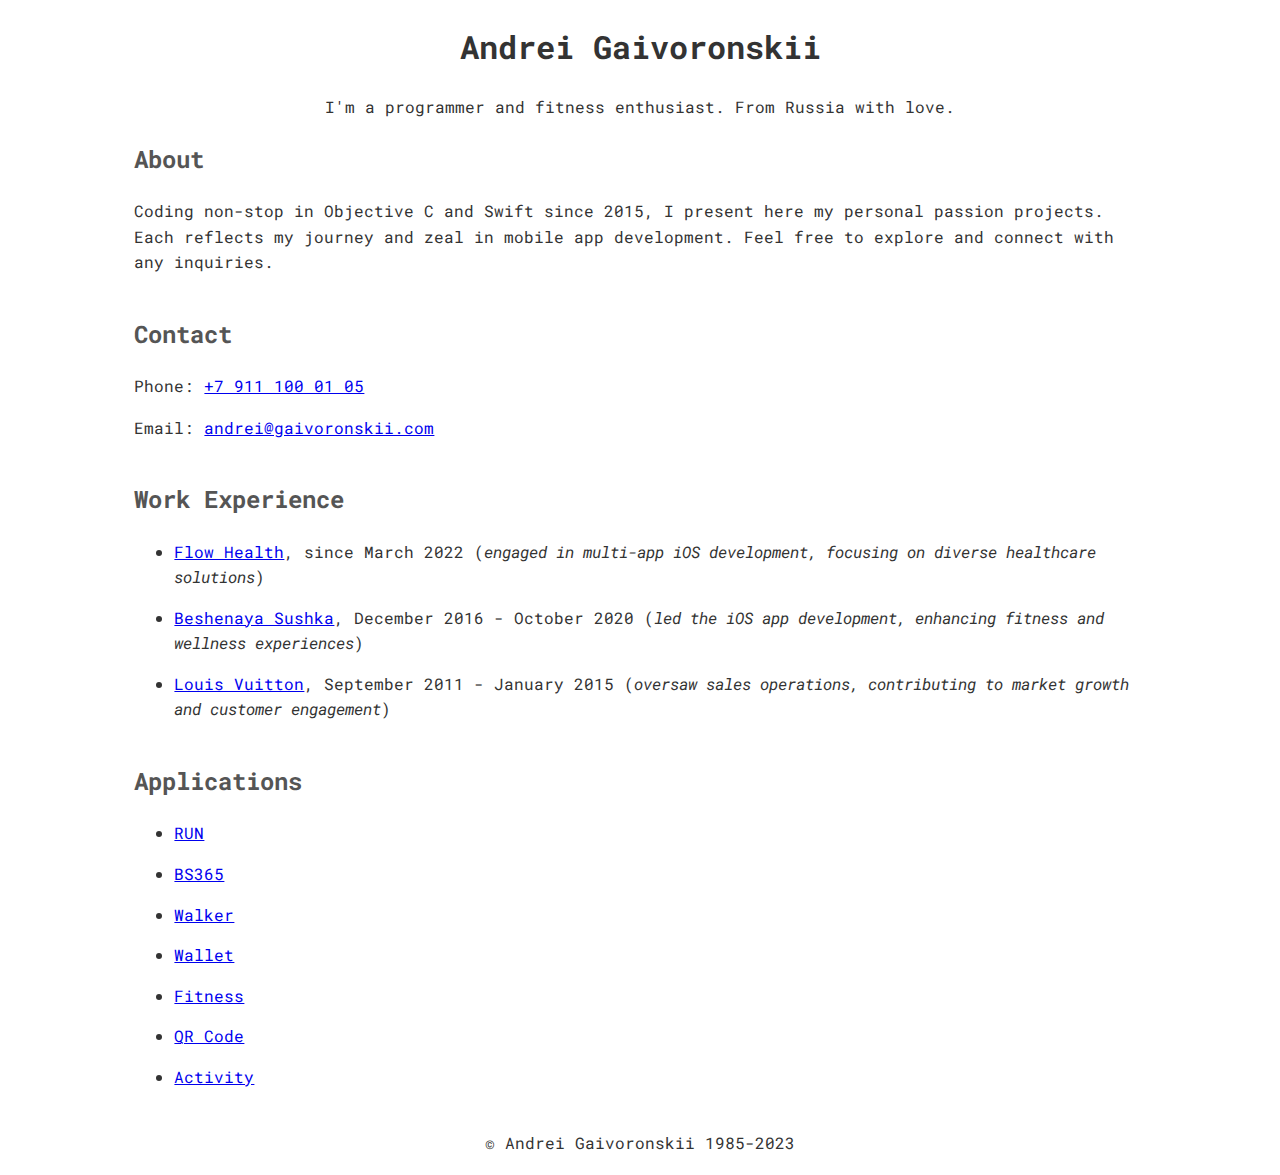
==== index.html @ fe00bdc4 "Update index.html" ====
<!DOCTYPE html>
<html lang="en">
<head>
    <meta charset="UTF-8">
    <meta name="viewport" content="width=device-width, initial-scale=1.0">
    <title>Andrei Gaivoronskii</title>
    <link rel="icon" type="image/png" href="/favicon.png">
    <link href="https://fonts.googleapis.com/css2?family=Roboto+Mono:wght@400;700&display=swap" rel="stylesheet">
    <style>
        body {
            font-family: 'Roboto Mono', monospace;
            line-height: 1.6;
            color: #333;
            background-color: #fff;
        }
        .container {
            width: 80%;
            margin: 0 auto;
        }
        header, footer {
            text-align: center;
            margin: 20px 0;
        }
        .about, .contact, .experience, .apps {
            margin-bottom: 40px;
        }
        h2 {
            color: #555;
        }
        ul li {
            margin-bottom: 15px;
        }

        @media (prefers-color-scheme: dark) {
            body {
                color: #ccc;
                background-color: #222;
            }
            h2 {
                color: #ddd;
            }
            a {
                color: #5599ff;
            }
        }
    </style>
</head>
<body>
    <div class="container">
        <header>
            <h1>Andrei Gaivoronskii</h1>
            <p>I'm a programmer and fitness enthusiast. From Russia with love.</p>
        </header>

        <div class="about">
            <h2>About</h2>
            <p>Coding non-stop in Objective C and Swift since 2015, I present here my personal passion projects. Each reflects my journey and zeal in mobile app development. Feel free to explore and connect with any inquiries.</p>
        </div>

        <div class="contact">
            <h2>Contact</h2>
            <p>Phone: <a href="tel:+79111000105">+7 911 100 01 05</a></p>
            <p>Email: <a href="mailto:andrei@gaivoronskii.com">andrei@gaivoronskii.com</a></p>
        </div>

        <div class="experience">
            <h2>Work Experience</h2>
            <ul>
                <li><a href="https://flowhealth.com">Flow Health</a>, since March 2022 (<i>engaged in multi-app iOS development, focusing on diverse healthcare solutions</i>)</li>
                <li><a href="https://beshenayasushka.ru">Beshenaya Sushka</a>, December 2016 - October 2020 (<i>led the iOS app development, enhancing fitness and wellness experiences</i>)</li>
                <li><a href="https://louisvuitton.com">Louis Vuitton</a>, September 2011 - January 2015 (<i>oversaw sales operations, contributing to market growth and customer engagement</i>)</li>
            </ul>
        </div>

        <div class="apps">
            <h2>Applications</h2>
            <ul>
                <li><a href="https://apps.apple.com/app/id1535400615">RUN</a></li>
                <li><a href="https://apps.apple.com/app/id1381169094">BS365</a></li>
                <li><a href="https://apps.apple.com/app/id1455639400">Walker</a></li>
                <li><a href="https://apps.apple.com/app/id1038175626">Wallet</a></li>
                <li><a href="https://apps.apple.com/app/id1097500008">Fitness</a></li>
                <li><a href="https://apps.apple.com/app/id1604886331">QR Code</a></li>
                <li><a href="https://apps.apple.com/app/id1427590589">Activity</a></li>
            </ul>
        </div>

        <footer>
            <p>© Andrei Gaivoronskii 1985-2023</p>
        </footer>
    </div>
</body>
</html>
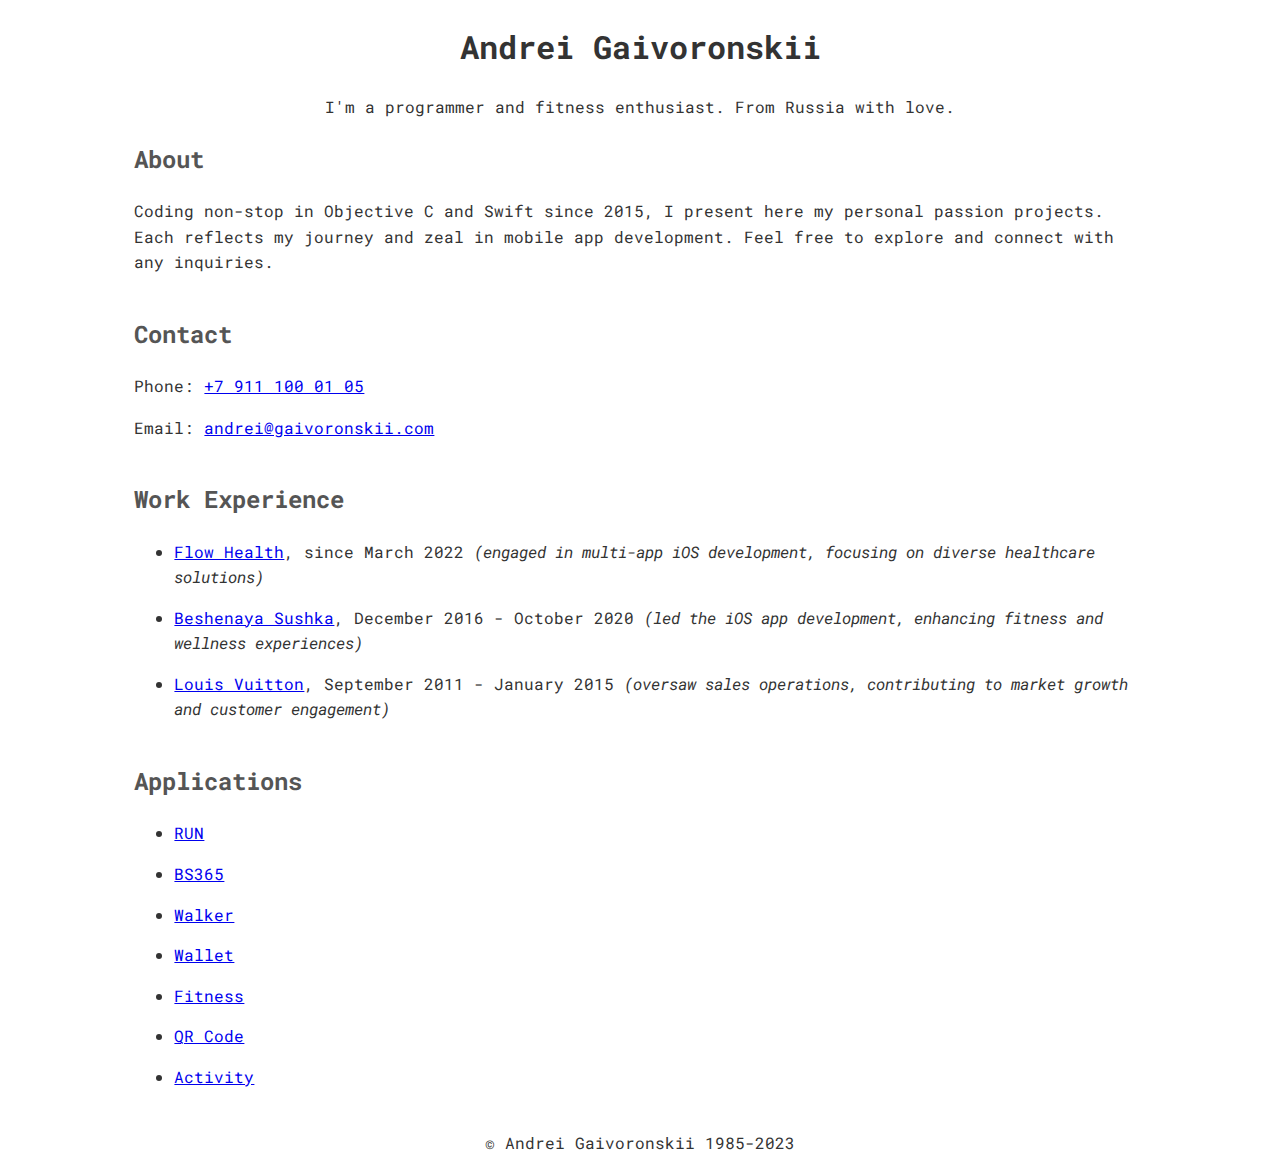
==== commit 387565bd: "Update index.html" ====
--- a/index.html
+++ b/index.html
@@ -66,9 +66,9 @@
         <div class="experience">
             <h2>Work Experience</h2>
             <ul>
-                <li><a href="https://flowhealth.com">Flow Health</a>, since March 2022 (<i>engaged in multi-app iOS development, focusing on diverse healthcare solutions</i>)</li>
-                <li><a href="https://beshenayasushka.ru">Beshenaya Sushka</a>, December 2016 - October 2020 (<i>led the iOS app development, enhancing fitness and wellness experiences</i>)</li>
-                <li><a href="https://louisvuitton.com">Louis Vuitton</a>, September 2011 - January 2015 (<i>oversaw sales operations, contributing to market growth and customer engagement</i>)</li>
+                <li><a href="https://flowhealth.com">Flow Health</a>, since March 2022 <i>(engaged in multi-app iOS development, focusing on diverse healthcare solutions)</i></li>
+                <li><a href="https://beshenayasushka.ru">Beshenaya Sushka</a>, December 2016 - October 2020 <i>(led the iOS app development, enhancing fitness and wellness experiences)</i></li>
+                <li><a href="https://louisvuitton.com">Louis Vuitton</a>, September 2011 - January 2015 <i>(oversaw sales operations, contributing to market growth and customer engagement)</i></li>
             </ul>
         </div>
 
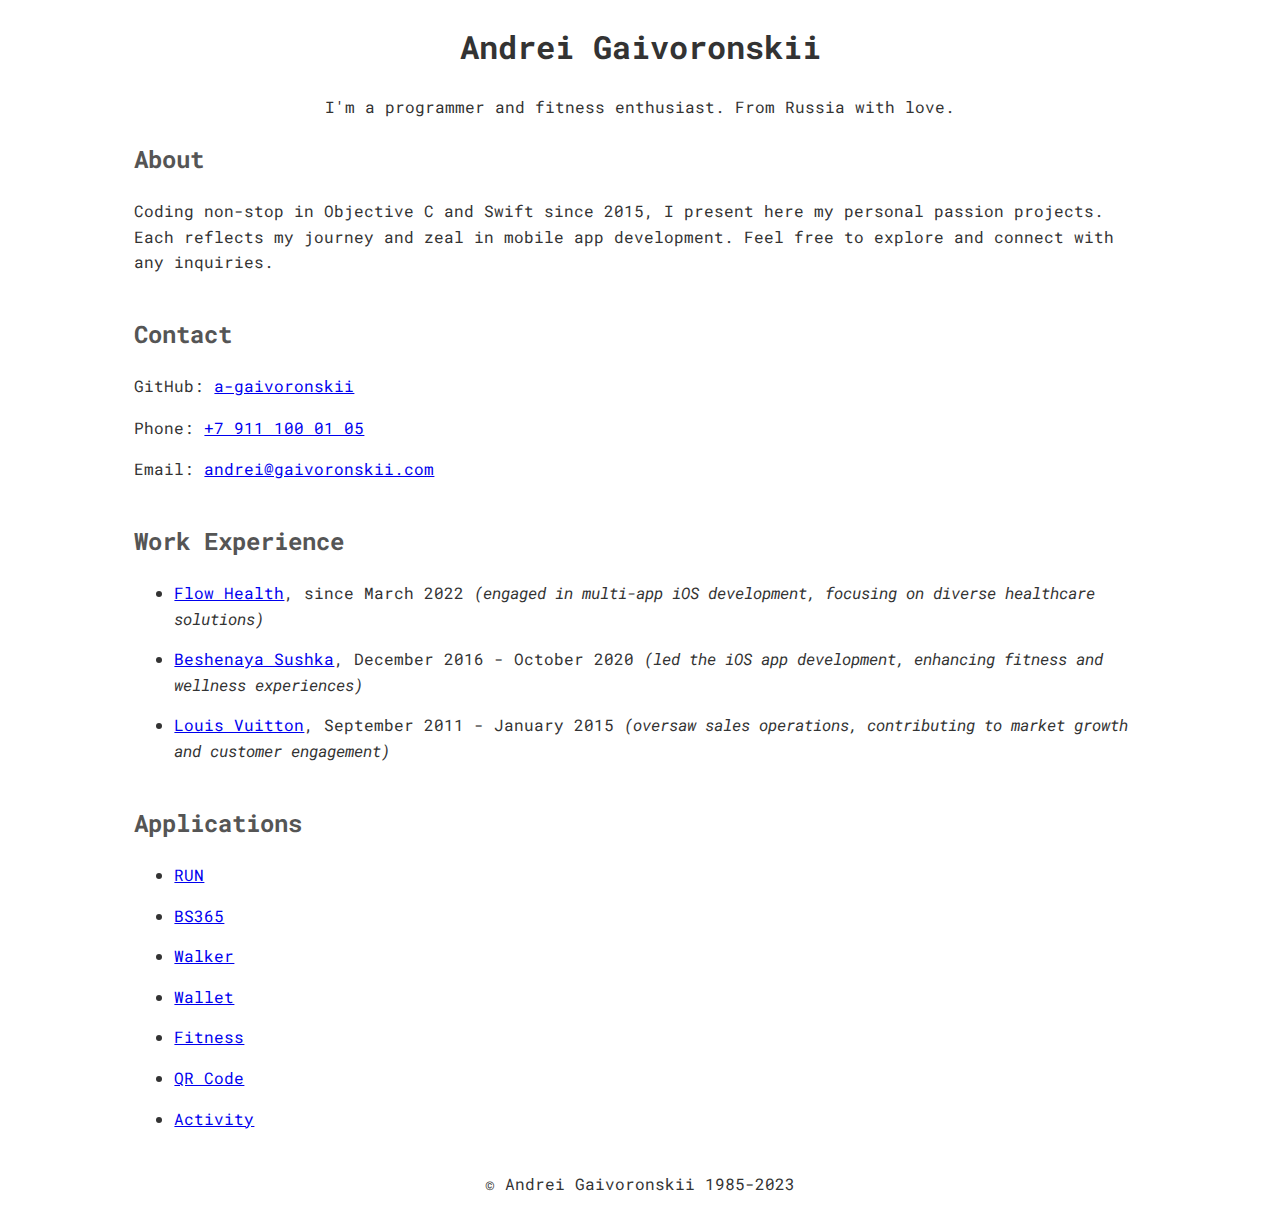
==== commit 4c3732cb: "Update index.html" ====
--- a/index.html
+++ b/index.html
@@ -59,8 +59,10 @@
 
         <div class="contact">
             <h2>Contact</h2>
+            <p>GitHub: <a href="https://github.com/a-gaivoronskii">a-gaivoronskii</a></p>
             <p>Phone: <a href="tel:+79111000105">+7 911 100 01 05</a></p>
             <p>Email: <a href="mailto:andrei@gaivoronskii.com">andrei@gaivoronskii.com</a></p>
+
         </div>
 
         <div class="experience">
@@ -68,7 +70,7 @@
             <ul>
                 <li><a href="https://flowhealth.com">Flow Health</a>, since March 2022 <i>(engaged in multi-app iOS development, focusing on diverse healthcare solutions)</i></li>
                 <li><a href="https://beshenayasushka.ru">Beshenaya Sushka</a>, December 2016 - October 2020 <i>(led the iOS app development, enhancing fitness and wellness experiences)</i></li>
-                <li><a href="https://louisvuitton.com">Louis Vuitton</a>, September 2011 - January 2015 <i>(oversaw sales operations, contributing to market growth and customer engagement)</i></li>
+                <li><a href="https://eu.louisvuitton.com">Louis Vuitton</a>, September 2011 - January 2015 <i>(oversaw sales operations, contributing to market growth and customer engagement)</i></li>
             </ul>
         </div>
 
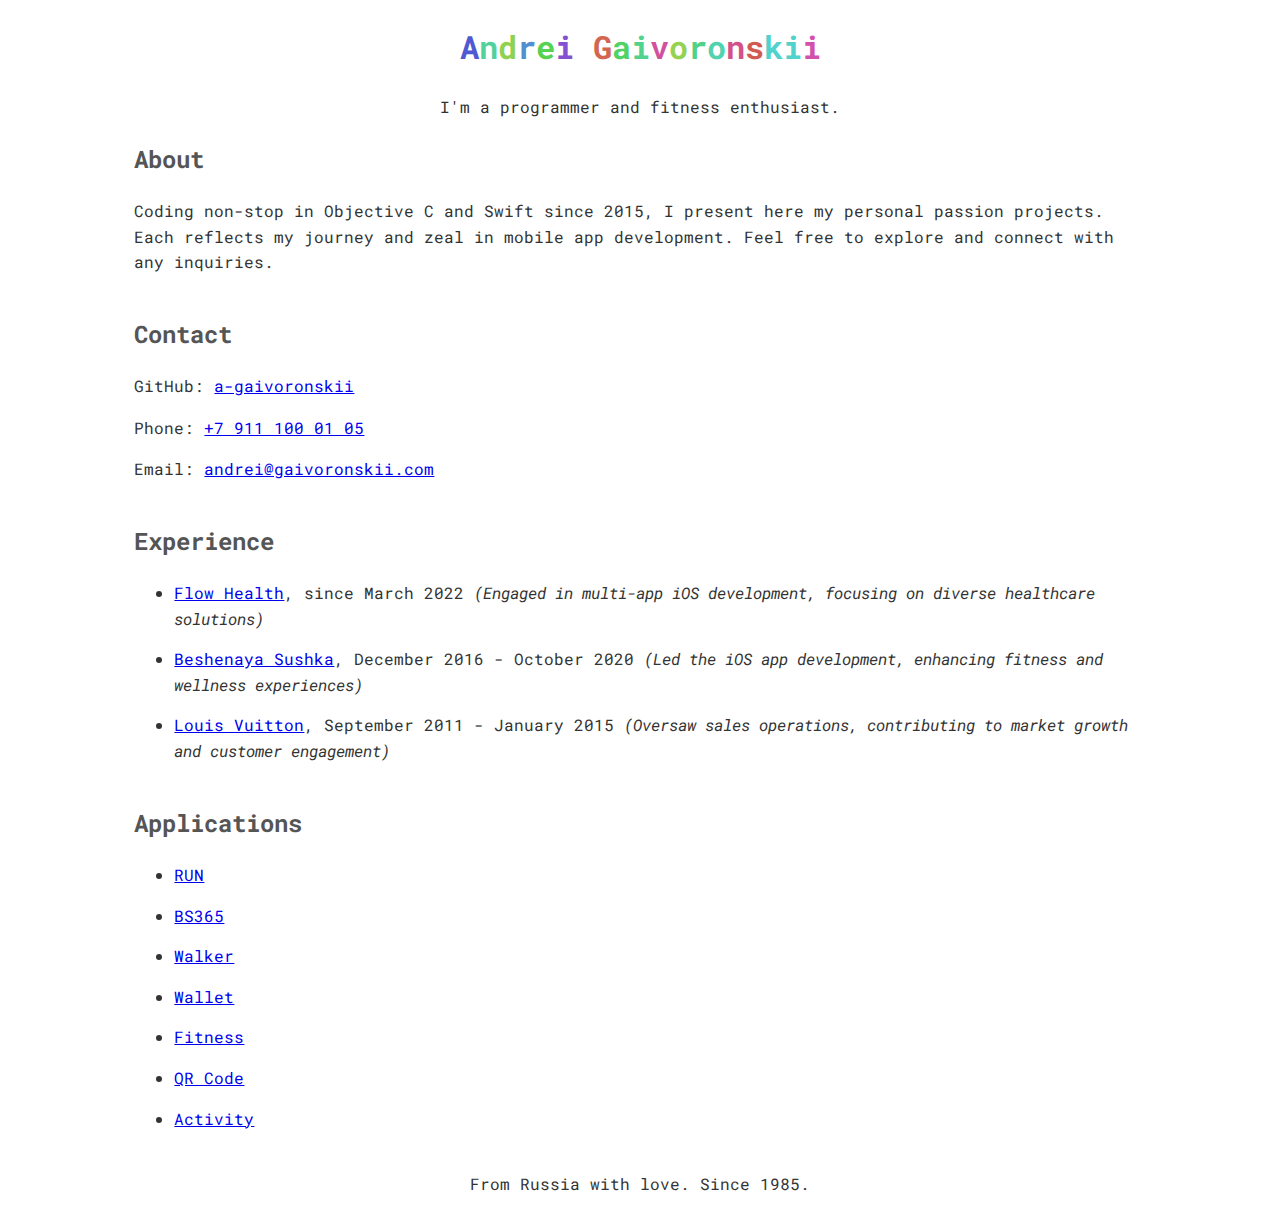
==== commit e408026b: "Update index.html" ====
--- a/index.html
+++ b/index.html
@@ -48,8 +48,8 @@
 <body>
     <div class="container">
         <header>
-            <h1>Andrei Gaivoronskii</h1>
-            <p>I'm a programmer and fitness enthusiast. From Russia with love.</p>
+            <h1 id="colorfulTitle"></h1>
+            <p>I'm a programmer and fitness enthusiast.</p>
         </header>
 
         <div class="about">
@@ -62,15 +62,14 @@
             <p>GitHub: <a href="https://github.com/a-gaivoronskii">a-gaivoronskii</a></p>
             <p>Phone: <a href="tel:+79111000105">+7 911 100 01 05</a></p>
             <p>Email: <a href="mailto:andrei@gaivoronskii.com">andrei@gaivoronskii.com</a></p>
-
         </div>
 
         <div class="experience">
-            <h2>Work Experience</h2>
+            <h2>Experience</h2>
             <ul>
-                <li><a href="https://flowhealth.com">Flow Health</a>, since March 2022 <i>(engaged in multi-app iOS development, focusing on diverse healthcare solutions)</i></li>
-                <li><a href="https://beshenayasushka.ru">Beshenaya Sushka</a>, December 2016 - October 2020 <i>(led the iOS app development, enhancing fitness and wellness experiences)</i></li>
-                <li><a href="https://eu.louisvuitton.com">Louis Vuitton</a>, September 2011 - January 2015 <i>(oversaw sales operations, contributing to market growth and customer engagement)</i></li>
+                <li><a href="https://flowhealth.com">Flow Health</a>, since March 2022 <i>(Engaged in multi-app iOS development, focusing on diverse healthcare solutions)</i></li>
+                <li><a href="https://beshenayasushka.ru">Beshenaya Sushka</a>, December 2016 - October 2020 <i>(Led the iOS app development, enhancing fitness and wellness experiences)</i></li>
+                <li><a href="https://eu.louisvuitton.com">Louis Vuitton</a>, September 2011 - January 2015 <i>(Oversaw sales operations, contributing to market growth and customer engagement)</i></li>
             </ul>
         </div>
 
@@ -88,8 +87,27 @@
         </div>
 
         <footer>
-            <p>© Andrei Gaivoronskii 1985-2023</p>
+            <p>From Russia with love. Since 1985.</p>
         </footer>
     </div>
+
+    <script>
+        function getRandomHueColor() {
+            const hue = Math.floor(Math.random() * 360);
+            const saturation = 59;
+            const lightness = 57; // Фиксированное значение светлости
+            return `hsl(${hue}, ${saturation}%, ${lightness}%)`;
+        }
+
+        function colorizeTitle(title) {
+            var coloredTitle = '';
+            for (var i = 0; i < title.length; i++) {
+                coloredTitle += '<span style="color: ' + getRandomHueColor() + ';">' + title[i] + '</span>';
+            }
+            return coloredTitle;
+        }
+
+        document.getElementById('colorfulTitle').innerHTML = colorizeTitle('Andrei Gaivoronskii');
+    </script>
 </body>
 </html>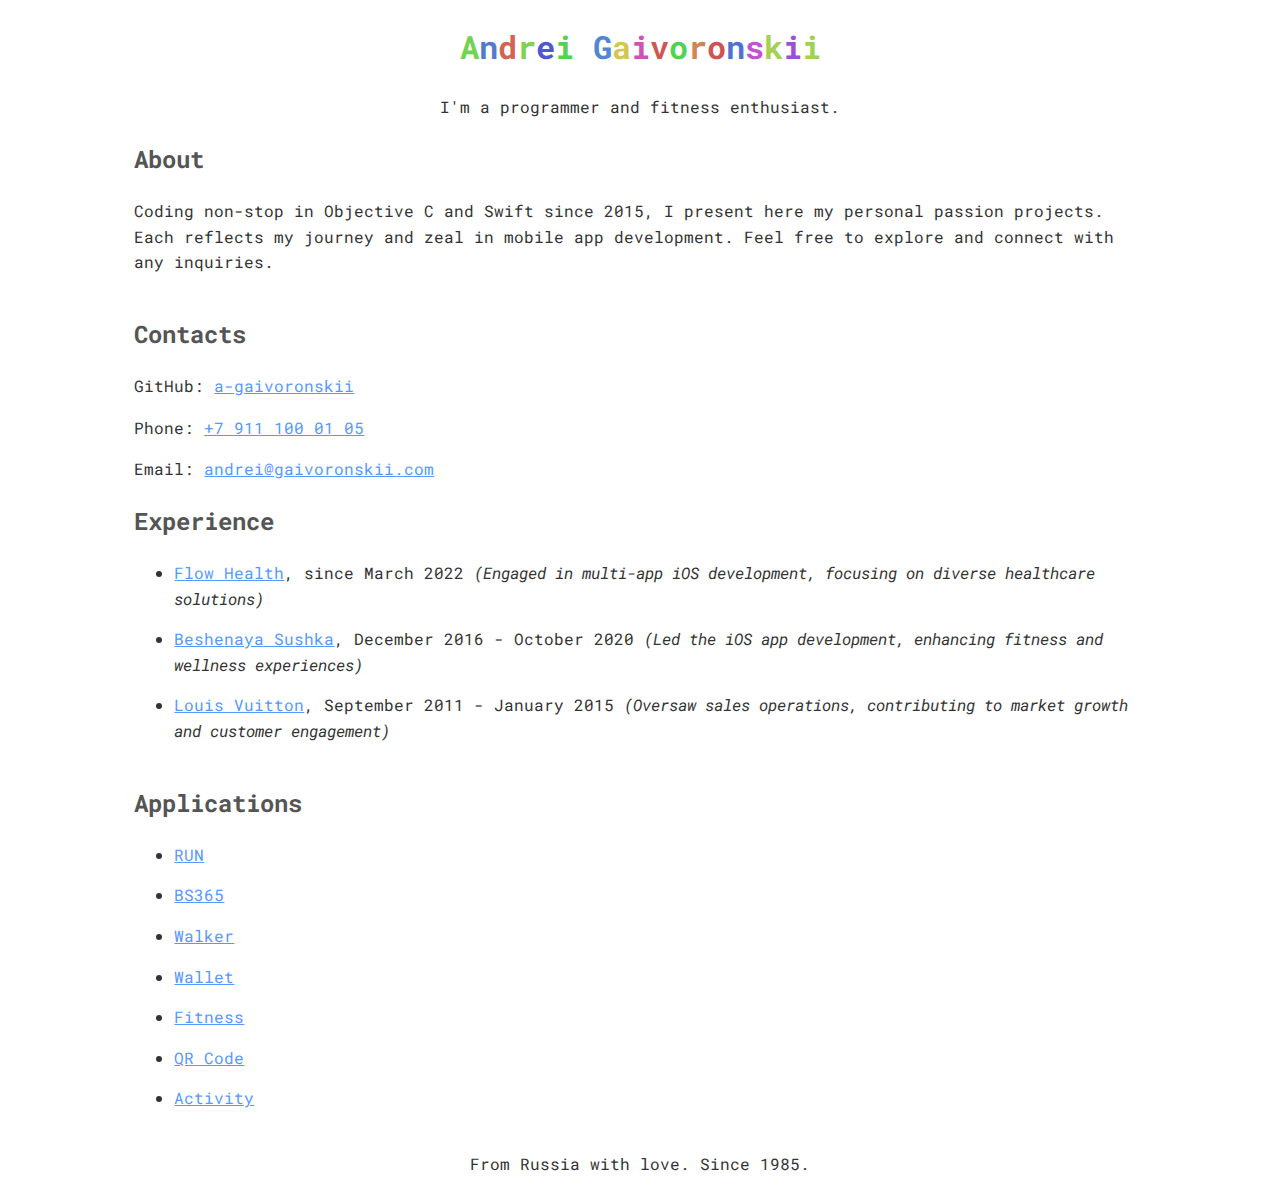
==== commit 524fa0b8: "Update index.html" ====
--- a/index.html
+++ b/index.html
@@ -30,6 +30,9 @@
         ul li {
             margin-bottom: 15px;
         }
+        a, a:visited {
+            color: #5599ff;
+        }
 
         @media (prefers-color-scheme: dark) {
             body {
@@ -39,7 +42,7 @@
             h2 {
                 color: #ddd;
             }
-            a {
+            a, a:visited {
                 color: #5599ff;
             }
         }
@@ -57,8 +60,8 @@
             <p>Coding non-stop in Objective C and Swift since 2015, I present here my personal passion projects. Each reflects my journey and zeal in mobile app development. Feel free to explore and connect with any inquiries.</p>
         </div>
 
-        <div class="contact">
-            <h2>Contact</h2>
+        <div class="contacts">
+            <h2>Contacts</h2>
             <p>GitHub: <a href="https://github.com/a-gaivoronskii">a-gaivoronskii</a></p>
             <p>Phone: <a href="tel:+79111000105">+7 911 100 01 05</a></p>
             <p>Email: <a href="mailto:andrei@gaivoronskii.com">andrei@gaivoronskii.com</a></p>
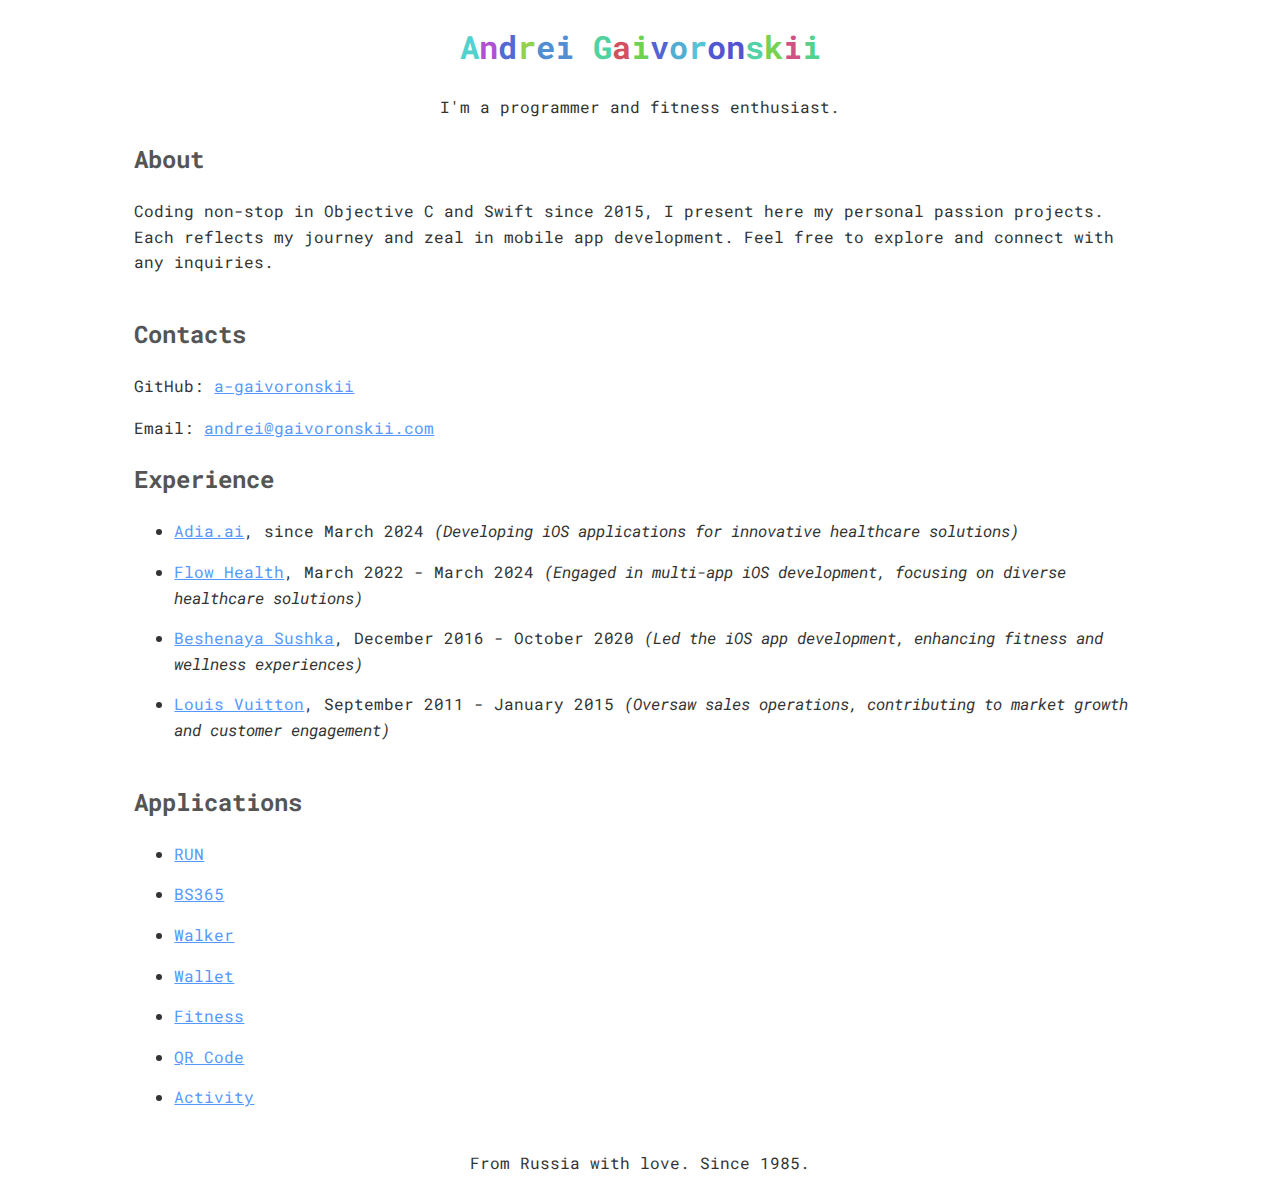
==== commit 4952fa42: "Update index.html" ====
--- a/index.html
+++ b/index.html
@@ -63,14 +63,14 @@
         <div class="contacts">
             <h2>Contacts</h2>
             <p>GitHub: <a href="https://github.com/a-gaivoronskii">a-gaivoronskii</a></p>
-            <p>Phone: <a href="tel:+79111000105">+7 911 100 01 05</a></p>
             <p>Email: <a href="mailto:andrei@gaivoronskii.com">andrei@gaivoronskii.com</a></p>
         </div>
 
         <div class="experience">
             <h2>Experience</h2>
             <ul>
-                <li><a href="https://flowhealth.com">Flow Health</a>, since March 2022 <i>(Engaged in multi-app iOS development, focusing on diverse healthcare solutions)</i></li>
+                <li><a href="https://adia.ai">Adia.ai</a>, since March 2024 <i>(Developing iOS applications for innovative healthcare solutions)</i></li>
+                <li><a href="https://flowhealth.com">Flow Health</a>, March 2022 - March 2024 <i>(Engaged in multi-app iOS development, focusing on diverse healthcare solutions)</i></li>
                 <li><a href="https://beshenayasushka.ru">Beshenaya Sushka</a>, December 2016 - October 2020 <i>(Led the iOS app development, enhancing fitness and wellness experiences)</i></li>
                 <li><a href="https://eu.louisvuitton.com">Louis Vuitton</a>, September 2011 - January 2015 <i>(Oversaw sales operations, contributing to market growth and customer engagement)</i></li>
             </ul>
@@ -98,7 +98,7 @@
         function getRandomHueColor() {
             const hue = Math.floor(Math.random() * 360);
             const saturation = 59;
-            const lightness = 57; // Фиксированное значение светлости
+            const lightness = 57;
             return `hsl(${hue}, ${saturation}%, ${lightness}%)`;
         }
 
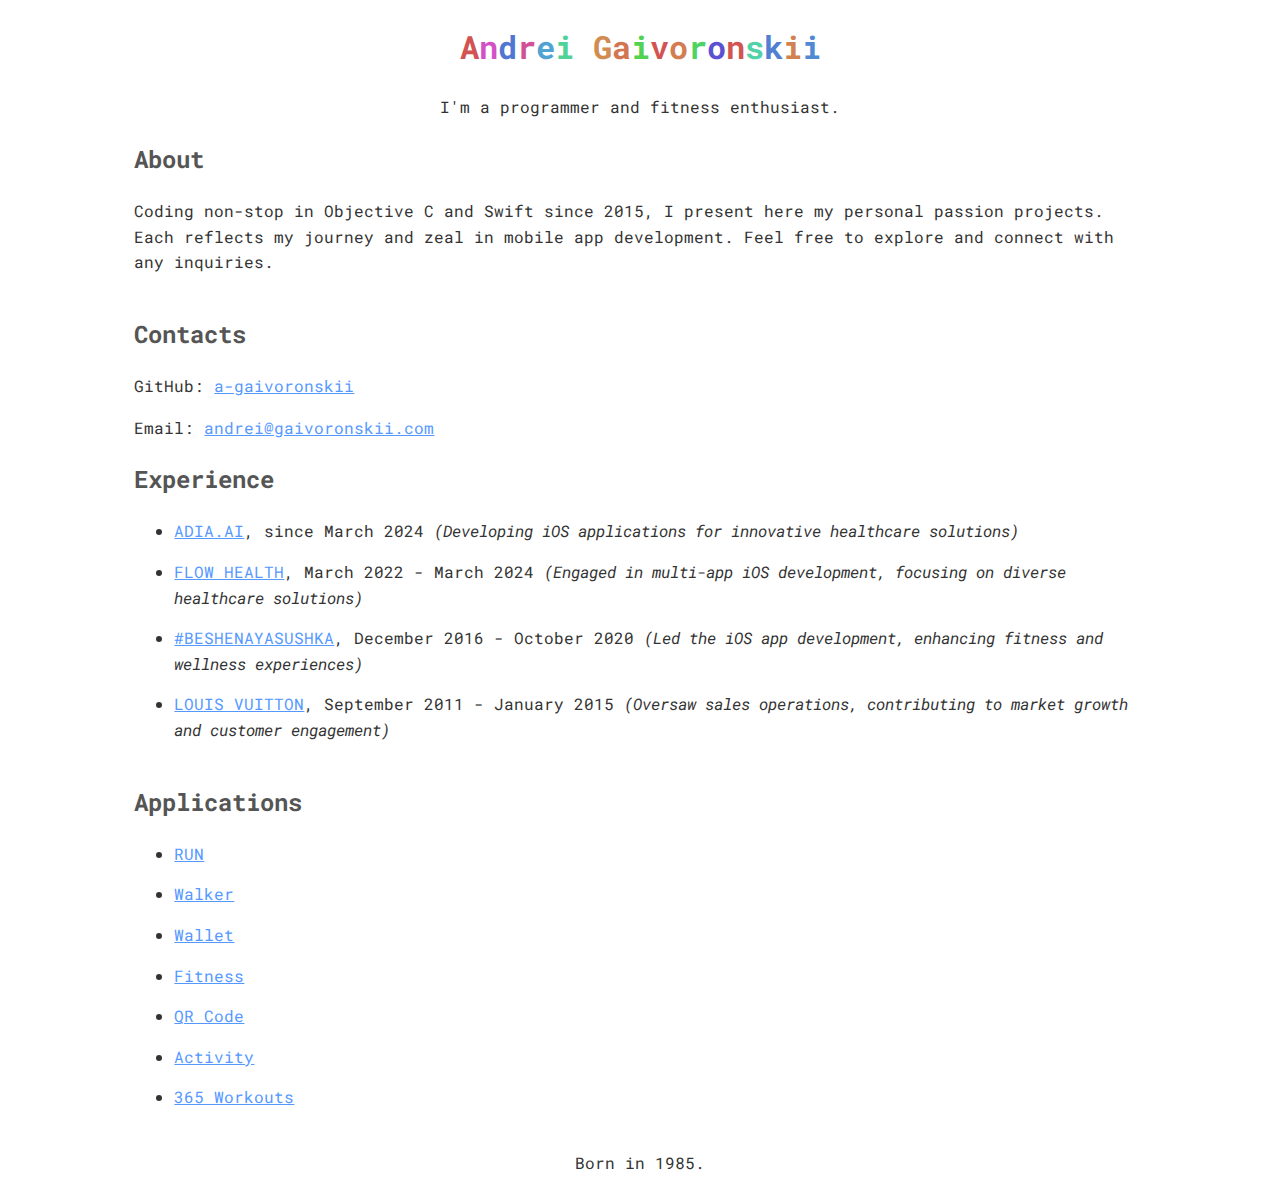
==== commit f45f54db: "Update index.html" ====
--- a/index.html
+++ b/index.html
@@ -69,10 +69,10 @@
         <div class="experience">
             <h2>Experience</h2>
             <ul>
-                <li><a href="https://adia.ai">Adia.ai</a>, since March 2024 <i>(Developing iOS applications for innovative healthcare solutions)</i></li>
-                <li><a href="https://flowhealth.com">Flow Health</a>, March 2022 - March 2024 <i>(Engaged in multi-app iOS development, focusing on diverse healthcare solutions)</i></li>
-                <li><a href="https://beshenayasushka.ru">Beshenaya Sushka</a>, December 2016 - October 2020 <i>(Led the iOS app development, enhancing fitness and wellness experiences)</i></li>
-                <li><a href="https://eu.louisvuitton.com">Louis Vuitton</a>, September 2011 - January 2015 <i>(Oversaw sales operations, contributing to market growth and customer engagement)</i></li>
+                <li><a href="https://adia.ai">ADIA.AI</a>, since March 2024 <i>(Developing iOS applications for innovative healthcare solutions)</i></li>
+                <li><a href="https://flowhealth.com">FLOW HEALTH</a>, March 2022 - March 2024 <i>(Engaged in multi-app iOS development, focusing on diverse healthcare solutions)</i></li>
+                <li><a href="https://beshenayasushka.ru">#BESHENAYASUSHKA</a>, December 2016 - October 2020 <i>(Led the iOS app development, enhancing fitness and wellness experiences)</i></li>
+                <li><a href="https://eu.louisvuitton.com">LOUIS VUITTON</a>, September 2011 - January 2015 <i>(Oversaw sales operations, contributing to market growth and customer engagement)</i></li>
             </ul>
         </div>
 
@@ -80,17 +80,17 @@
             <h2>Applications</h2>
             <ul>
                 <li><a href="https://apps.apple.com/app/id1535400615">RUN</a></li>
-                <li><a href="https://apps.apple.com/app/id1381169094">BS365</a></li>
                 <li><a href="https://apps.apple.com/app/id1455639400">Walker</a></li>
                 <li><a href="https://apps.apple.com/app/id1038175626">Wallet</a></li>
                 <li><a href="https://apps.apple.com/app/id1097500008">Fitness</a></li>
                 <li><a href="https://apps.apple.com/app/id1604886331">QR Code</a></li>
                 <li><a href="https://apps.apple.com/app/id1427590589">Activity</a></li>
+                <li><a href="https://apps.apple.com/app/id1381169094">365 Workouts</a></li>
             </ul>
         </div>
 
         <footer>
-            <p>From Russia with love. Since 1985.</p>
+            <p>Born in 1985.</p>
         </footer>
     </div>
 
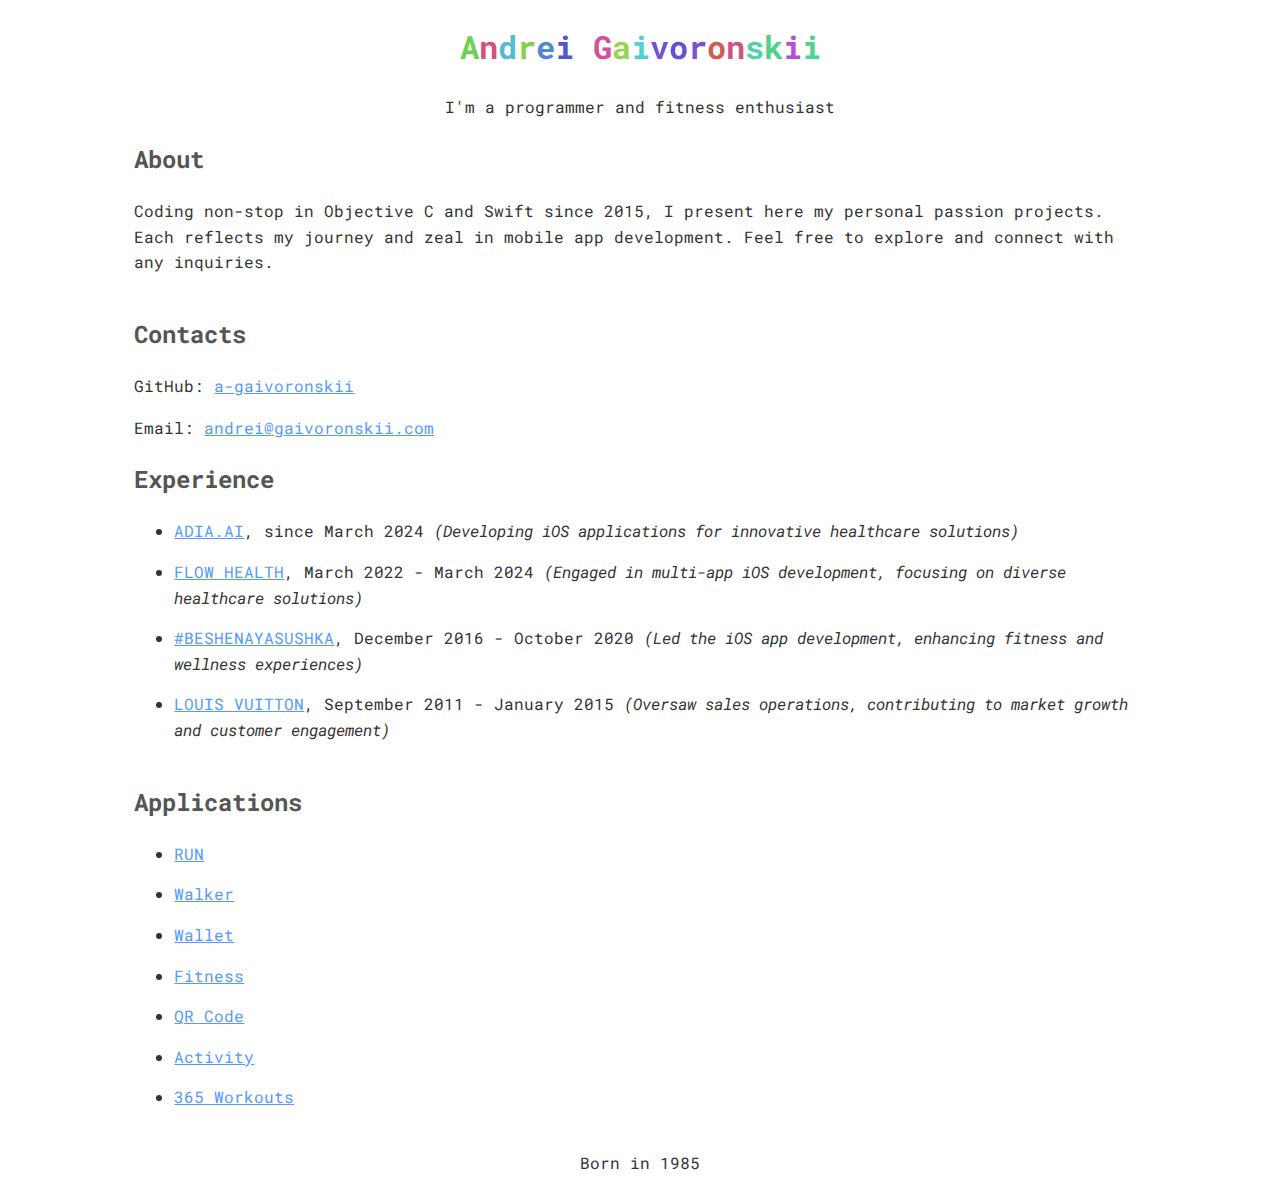
==== commit 1e73518a: "Update index.html" ====
--- a/index.html
+++ b/index.html
@@ -52,7 +52,7 @@
     <div class="container">
         <header>
             <h1 id="colorfulTitle"></h1>
-            <p>I'm a programmer and fitness enthusiast.</p>
+            <p>I'm a programmer and fitness enthusiast</p>
         </header>
 
         <div class="about">
@@ -90,7 +90,7 @@
         </div>
 
         <footer>
-            <p>Born in 1985.</p>
+            <p>Born in 1985</p>
         </footer>
     </div>
 
